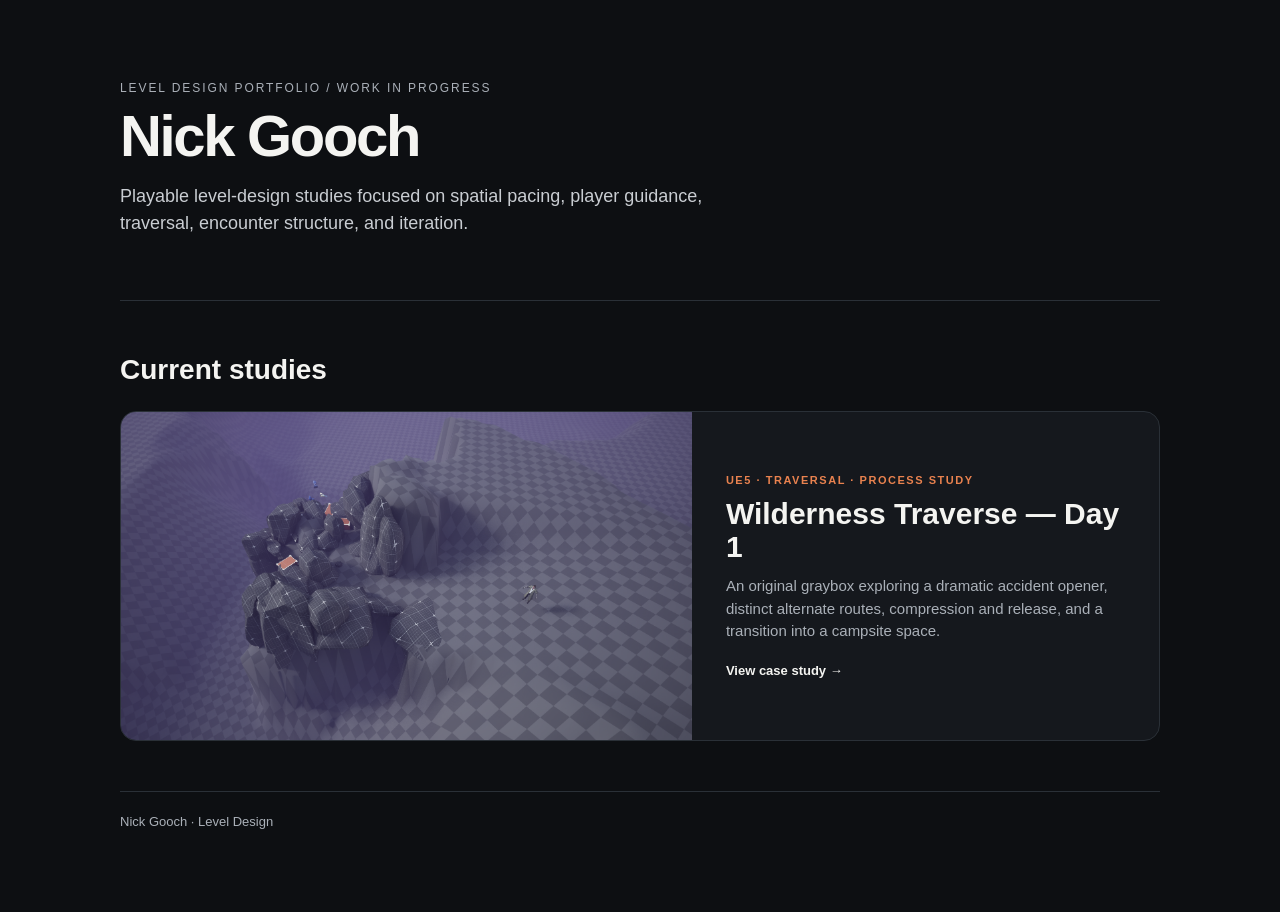
==== Nick-Gooch/index.html @ 03ed98ff "Use lossless PNG for portfolio hub" ====
<!doctype html><html lang="en"><head><meta charset="utf-8"><meta name="viewport" content="width=device-width,initial-scale=1"><title>Nick Gooch — Level Design</title><style>
:root{--bg:#0d0f12;--panel:#15181d;--text:#f4f4f1;--muted:#aab0b8;--line:#2a3037;--accent:#e9824f}*{box-sizing:border-box}body{margin:0;background:var(--bg);color:var(--text);font:15px/1.5 Inter,Segoe UI,Arial,sans-serif}.wrap{max-width:1100px;margin:auto;padding:44px 30px 80px}header{padding:35px 0 45px;border-bottom:1px solid var(--line)}.eyebrow{font-size:12px;text-transform:uppercase;letter-spacing:.16em;color:var(--muted)}h1{font-size:58px;line-height:1;letter-spacing:-.04em;margin:10px 0 18px}header p{max-width:650px;color:#c9cdd2;font-size:18px}h2{font-size:28px;margin:48px 0 20px}.card{display:grid;grid-template-columns:1.1fr .9fr;min-height:330px;border:1px solid var(--line);background:var(--panel);border-radius:16px;overflow:hidden;text-decoration:none;color:inherit}.card img{width:100%;height:100%;object-fit:cover}.copy{padding:34px;display:flex;flex-direction:column;justify-content:center}.tag{font-size:11px;letter-spacing:.14em;text-transform:uppercase;color:var(--accent);font-weight:700}h3{font-size:30px;line-height:1.08;margin:10px 0 12px}.copy p{color:var(--muted);margin:0 0 18px}.open{font-weight:700;font-size:13px}.foot{margin-top:50px;border-top:1px solid var(--line);padding-top:20px;color:var(--muted);font-size:13px}@media(max-width:720px){h1{font-size:45px}.card{grid-template-columns:1fr}.card img{height:240px}}
</style></head><body><div class="wrap"><header><div class="eyebrow">Level Design Portfolio / Work in Progress</div><h1>Nick Gooch</h1><p>Playable level-design studies focused on spatial pacing, player guidance, traversal, encounter structure, and iteration.</p></header><h2>Current studies</h2><a class="card" href="tests/wilderness-traverse-day-1.html"><img src="assets/05_macro_overview_original.png" alt="Wilderness traversal graybox in Unreal Engine"><div class="copy"><div class="tag">UE5 · Traversal · Process Study</div><h3>Wilderness Traverse — Day 1</h3><p>An original graybox exploring a dramatic accident opener, distinct alternate routes, compression and release, and a transition into a campsite space.</p><span class="open">View case study →</span></div></a><div class="foot">Nick Gooch · Level Design</div></div></body></html>
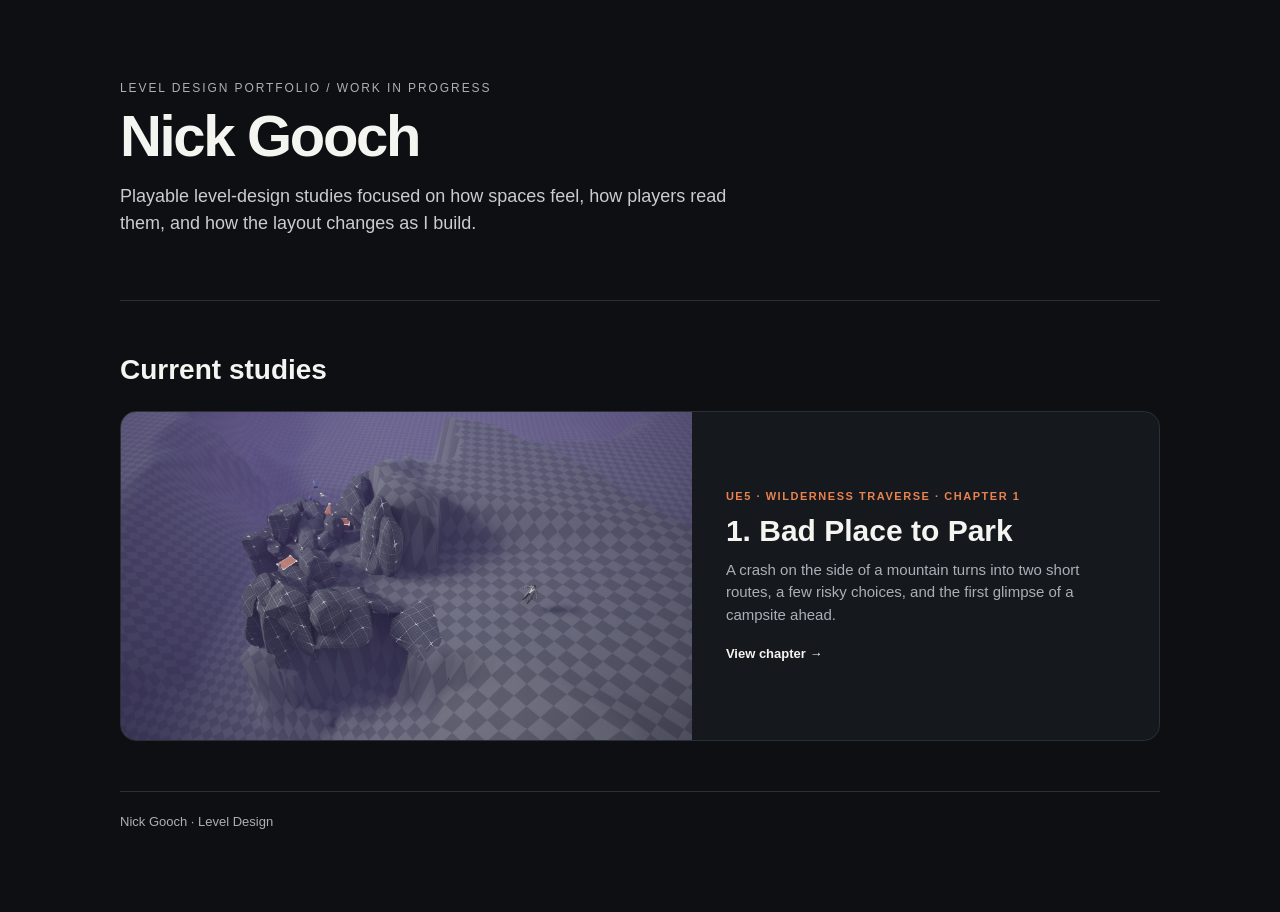
==== commit 39bd8c21: "Rename first portfolio chapter" ====
--- a/Nick-Gooch/index.html
+++ b/Nick-Gooch/index.html
@@ -1,3 +1,3 @@
 <!doctype html><html lang="en"><head><meta charset="utf-8"><meta name="viewport" content="width=device-width,initial-scale=1"><title>Nick Gooch — Level Design</title><style>
 :root{--bg:#0d0f12;--panel:#15181d;--text:#f4f4f1;--muted:#aab0b8;--line:#2a3037;--accent:#e9824f}*{box-sizing:border-box}body{margin:0;background:var(--bg);color:var(--text);font:15px/1.5 Inter,Segoe UI,Arial,sans-serif}.wrap{max-width:1100px;margin:auto;padding:44px 30px 80px}header{padding:35px 0 45px;border-bottom:1px solid var(--line)}.eyebrow{font-size:12px;text-transform:uppercase;letter-spacing:.16em;color:var(--muted)}h1{font-size:58px;line-height:1;letter-spacing:-.04em;margin:10px 0 18px}header p{max-width:650px;color:#c9cdd2;font-size:18px}h2{font-size:28px;margin:48px 0 20px}.card{display:grid;grid-template-columns:1.1fr .9fr;min-height:330px;border:1px solid var(--line);background:var(--panel);border-radius:16px;overflow:hidden;text-decoration:none;color:inherit}.card img{width:100%;height:100%;object-fit:cover}.copy{padding:34px;display:flex;flex-direction:column;justify-content:center}.tag{font-size:11px;letter-spacing:.14em;text-transform:uppercase;color:var(--accent);font-weight:700}h3{font-size:30px;line-height:1.08;margin:10px 0 12px}.copy p{color:var(--muted);margin:0 0 18px}.open{font-weight:700;font-size:13px}.foot{margin-top:50px;border-top:1px solid var(--line);padding-top:20px;color:var(--muted);font-size:13px}@media(max-width:720px){h1{font-size:45px}.card{grid-template-columns:1fr}.card img{height:240px}}
-</style></head><body><div class="wrap"><header><div class="eyebrow">Level Design Portfolio / Work in Progress</div><h1>Nick Gooch</h1><p>Playable level-design studies focused on spatial pacing, player guidance, traversal, encounter structure, and iteration.</p></header><h2>Current studies</h2><a class="card" href="tests/wilderness-traverse-day-1.html"><img src="assets/05_macro_overview_original.png" alt="Wilderness traversal graybox in Unreal Engine"><div class="copy"><div class="tag">UE5 · Traversal · Process Study</div><h3>Wilderness Traverse — Day 1</h3><p>An original graybox exploring a dramatic accident opener, distinct alternate routes, compression and release, and a transition into a campsite space.</p><span class="open">View case study →</span></div></a><div class="foot">Nick Gooch · Level Design</div></div></body></html>
+</style></head><body><div class="wrap"><header><div class="eyebrow">Level Design Portfolio / Work in Progress</div><h1>Nick Gooch</h1><p>Playable level-design studies focused on how spaces feel, how players read them, and how the layout changes as I build.</p></header><h2>Current studies</h2><a class="card" href="tests/wilderness-traverse-day-1.html"><img src="assets/05_macro_overview_original.png" alt="Wilderness traversal graybox in Unreal Engine"><div class="copy"><div class="tag">UE5 · Wilderness Traverse · Chapter 1</div><h3>1. Bad Place to Park</h3><p>A crash on the side of a mountain turns into two short routes, a few risky choices, and the first glimpse of a campsite ahead.</p><span class="open">View chapter →</span></div></a><div class="foot">Nick Gooch · Level Design</div></div></body></html>
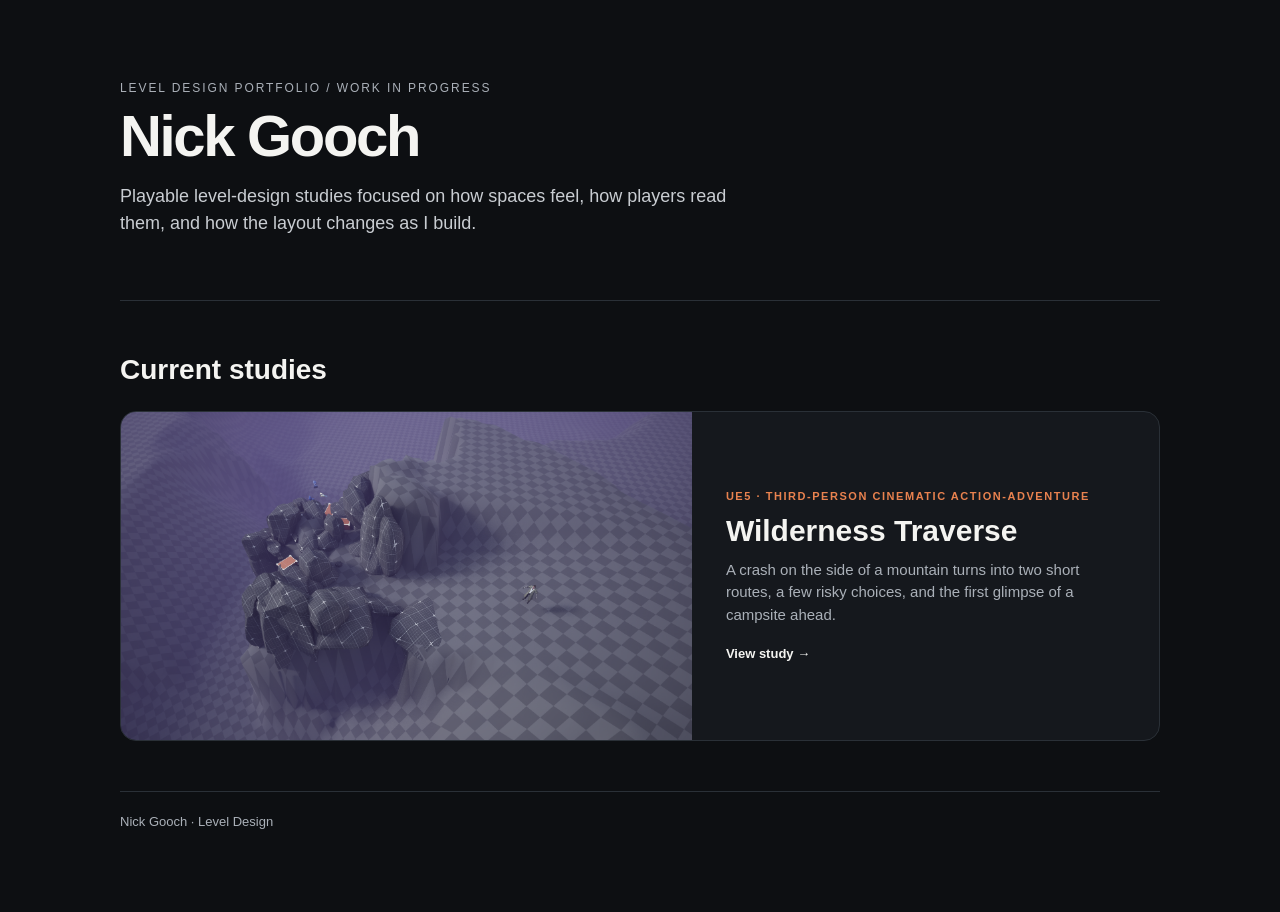
==== commit f766482b: "Remove chapter framing from portfolio hub" ====
--- a/Nick-Gooch/index.html
+++ b/Nick-Gooch/index.html
@@ -1,3 +1,3 @@
 <!doctype html><html lang="en"><head><meta charset="utf-8"><meta name="viewport" content="width=device-width,initial-scale=1"><title>Nick Gooch — Level Design</title><style>
 :root{--bg:#0d0f12;--panel:#15181d;--text:#f4f4f1;--muted:#aab0b8;--line:#2a3037;--accent:#e9824f}*{box-sizing:border-box}body{margin:0;background:var(--bg);color:var(--text);font:15px/1.5 Inter,Segoe UI,Arial,sans-serif}.wrap{max-width:1100px;margin:auto;padding:44px 30px 80px}header{padding:35px 0 45px;border-bottom:1px solid var(--line)}.eyebrow{font-size:12px;text-transform:uppercase;letter-spacing:.16em;color:var(--muted)}h1{font-size:58px;line-height:1;letter-spacing:-.04em;margin:10px 0 18px}header p{max-width:650px;color:#c9cdd2;font-size:18px}h2{font-size:28px;margin:48px 0 20px}.card{display:grid;grid-template-columns:1.1fr .9fr;min-height:330px;border:1px solid var(--line);background:var(--panel);border-radius:16px;overflow:hidden;text-decoration:none;color:inherit}.card img{width:100%;height:100%;object-fit:cover}.copy{padding:34px;display:flex;flex-direction:column;justify-content:center}.tag{font-size:11px;letter-spacing:.14em;text-transform:uppercase;color:var(--accent);font-weight:700}h3{font-size:30px;line-height:1.08;margin:10px 0 12px}.copy p{color:var(--muted);margin:0 0 18px}.open{font-weight:700;font-size:13px}.foot{margin-top:50px;border-top:1px solid var(--line);padding-top:20px;color:var(--muted);font-size:13px}@media(max-width:720px){h1{font-size:45px}.card{grid-template-columns:1fr}.card img{height:240px}}
-</style></head><body><div class="wrap"><header><div class="eyebrow">Level Design Portfolio / Work in Progress</div><h1>Nick Gooch</h1><p>Playable level-design studies focused on how spaces feel, how players read them, and how the layout changes as I build.</p></header><h2>Current studies</h2><a class="card" href="tests/wilderness-traverse-day-1.html"><img src="assets/05_macro_overview_original.png" alt="Wilderness traversal graybox in Unreal Engine"><div class="copy"><div class="tag">UE5 · Wilderness Traverse · Chapter 1</div><h3>1. Bad Place to Park</h3><p>A crash on the side of a mountain turns into two short routes, a few risky choices, and the first glimpse of a campsite ahead.</p><span class="open">View chapter →</span></div></a><div class="foot">Nick Gooch · Level Design</div></div></body></html>
+</style></head><body><div class="wrap"><header><div class="eyebrow">Level Design Portfolio / Work in Progress</div><h1>Nick Gooch</h1><p>Playable level-design studies focused on how spaces feel, how players read them, and how the layout changes as I build.</p></header><h2>Current studies</h2><a class="card" href="tests/wilderness-traverse-day-1.html"><img src="assets/05_macro_overview_original.png" alt="Wilderness traversal graybox in Unreal Engine"><div class="copy"><div class="tag">UE5 · Third-Person Cinematic Action-Adventure</div><h3>Wilderness Traverse</h3><p>A crash on the side of a mountain turns into two short routes, a few risky choices, and the first glimpse of a campsite ahead.</p><span class="open">View study →</span></div></a><div class="foot">Nick Gooch · Level Design</div></div></body></html>
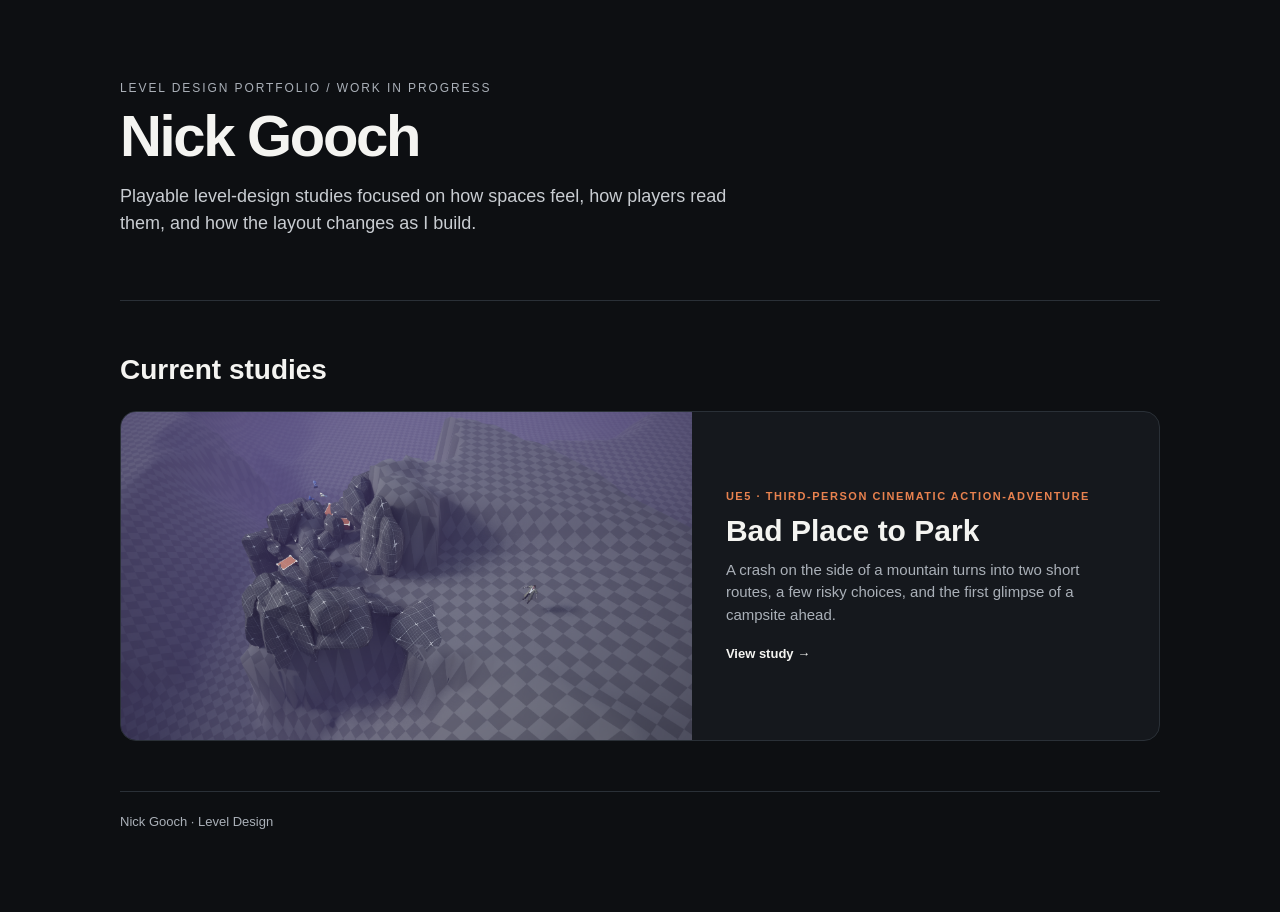
==== commit 252578ae: "Rename portfolio study to Bad Place to Park" ====
--- a/Nick-Gooch/index.html
+++ b/Nick-Gooch/index.html
@@ -1,3 +1,3 @@
 <!doctype html><html lang="en"><head><meta charset="utf-8"><meta name="viewport" content="width=device-width,initial-scale=1"><title>Nick Gooch — Level Design</title><style>
 :root{--bg:#0d0f12;--panel:#15181d;--text:#f4f4f1;--muted:#aab0b8;--line:#2a3037;--accent:#e9824f}*{box-sizing:border-box}body{margin:0;background:var(--bg);color:var(--text);font:15px/1.5 Inter,Segoe UI,Arial,sans-serif}.wrap{max-width:1100px;margin:auto;padding:44px 30px 80px}header{padding:35px 0 45px;border-bottom:1px solid var(--line)}.eyebrow{font-size:12px;text-transform:uppercase;letter-spacing:.16em;color:var(--muted)}h1{font-size:58px;line-height:1;letter-spacing:-.04em;margin:10px 0 18px}header p{max-width:650px;color:#c9cdd2;font-size:18px}h2{font-size:28px;margin:48px 0 20px}.card{display:grid;grid-template-columns:1.1fr .9fr;min-height:330px;border:1px solid var(--line);background:var(--panel);border-radius:16px;overflow:hidden;text-decoration:none;color:inherit}.card img{width:100%;height:100%;object-fit:cover}.copy{padding:34px;display:flex;flex-direction:column;justify-content:center}.tag{font-size:11px;letter-spacing:.14em;text-transform:uppercase;color:var(--accent);font-weight:700}h3{font-size:30px;line-height:1.08;margin:10px 0 12px}.copy p{color:var(--muted);margin:0 0 18px}.open{font-weight:700;font-size:13px}.foot{margin-top:50px;border-top:1px solid var(--line);padding-top:20px;color:var(--muted);font-size:13px}@media(max-width:720px){h1{font-size:45px}.card{grid-template-columns:1fr}.card img{height:240px}}
-</style></head><body><div class="wrap"><header><div class="eyebrow">Level Design Portfolio / Work in Progress</div><h1>Nick Gooch</h1><p>Playable level-design studies focused on how spaces feel, how players read them, and how the layout changes as I build.</p></header><h2>Current studies</h2><a class="card" href="tests/wilderness-traverse-day-1.html"><img src="assets/05_macro_overview_original.png" alt="Wilderness traversal graybox in Unreal Engine"><div class="copy"><div class="tag">UE5 · Third-Person Cinematic Action-Adventure</div><h3>Wilderness Traverse</h3><p>A crash on the side of a mountain turns into two short routes, a few risky choices, and the first glimpse of a campsite ahead.</p><span class="open">View study →</span></div></a><div class="foot">Nick Gooch · Level Design</div></div></body></html>+</style></head><body><div class="wrap"><header><div class="eyebrow">Level Design Portfolio / Work in Progress</div><h1>Nick Gooch</h1><p>Playable level-design studies focused on how spaces feel, how players read them, and how the layout changes as I build.</p></header><h2>Current studies</h2><a class="card" href="tests/wilderness-traverse-day-1.html"><img src="assets/05_macro_overview_original.png" alt="Wilderness traversal graybox in Unreal Engine"><div class="copy"><div class="tag">UE5 · Third-Person Cinematic Action-Adventure</div><h3>Bad Place to Park</h3><p>A crash on the side of a mountain turns into two short routes, a few risky choices, and the first glimpse of a campsite ahead.</p><span class="open">View study →</span></div></a><div class="foot">Nick Gooch · Level Design</div></div></body></html>
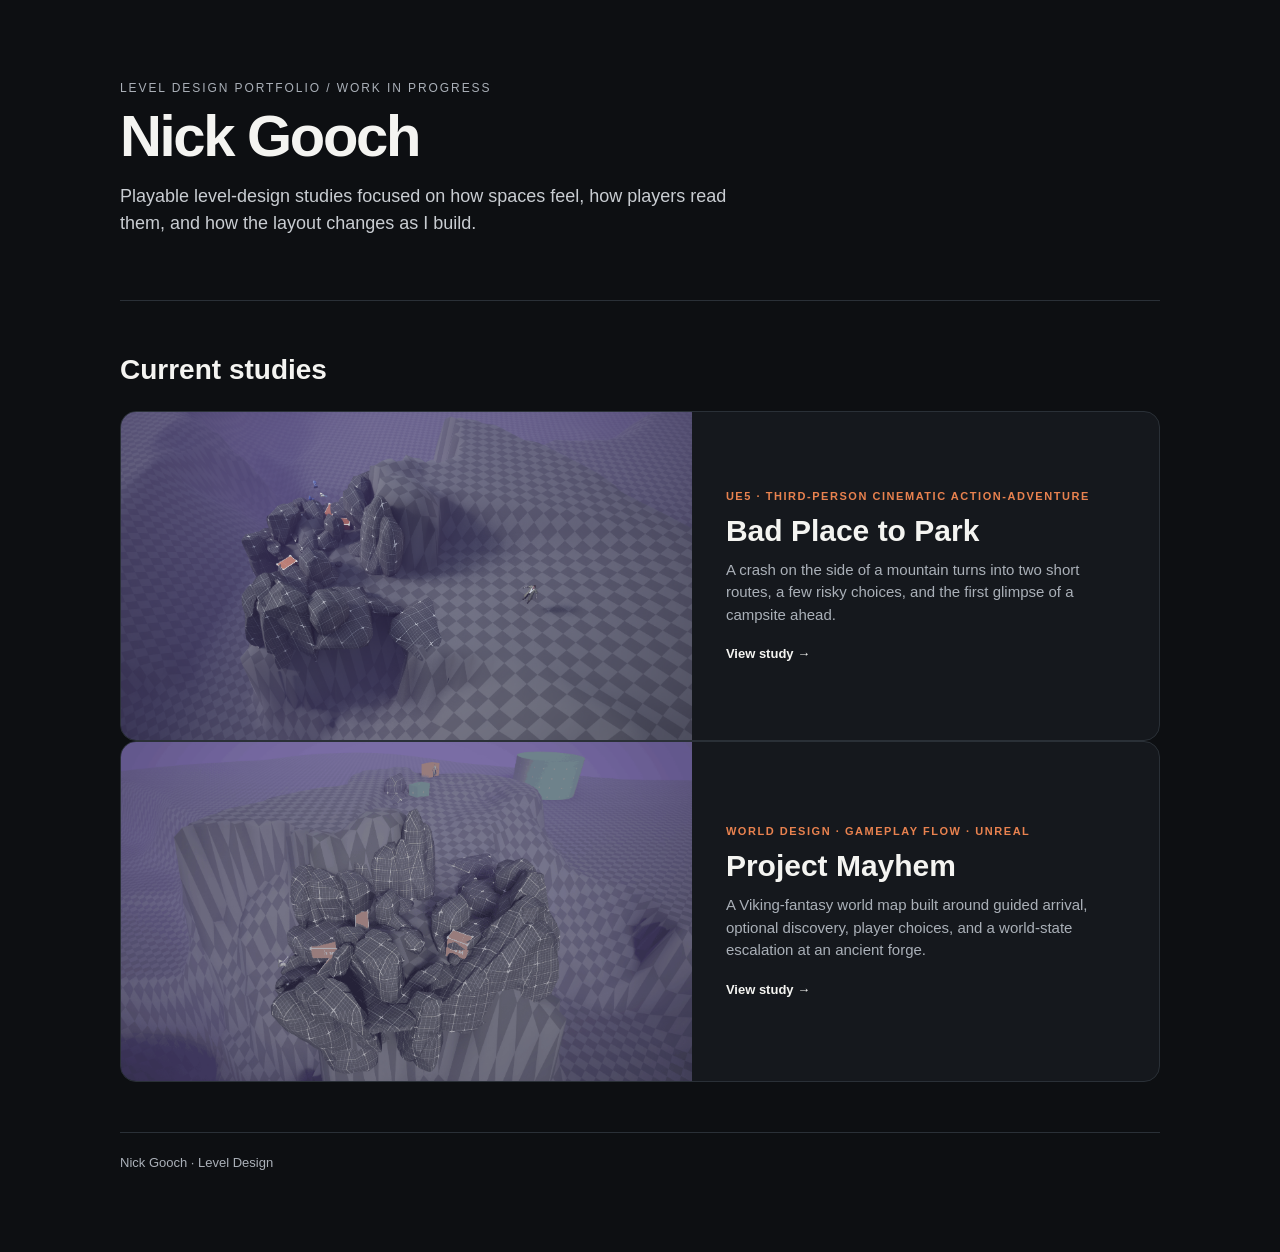
==== commit 5f41f5b0: "Add Project Mayhem to portfolio" ====
--- a/Nick-Gooch/index.html
+++ b/Nick-Gooch/index.html
@@ -1,3 +1,3 @@
 <!doctype html><html lang="en"><head><meta charset="utf-8"><meta name="viewport" content="width=device-width,initial-scale=1"><title>Nick Gooch — Level Design</title><style>
 :root{--bg:#0d0f12;--panel:#15181d;--text:#f4f4f1;--muted:#aab0b8;--line:#2a3037;--accent:#e9824f}*{box-sizing:border-box}body{margin:0;background:var(--bg);color:var(--text);font:15px/1.5 Inter,Segoe UI,Arial,sans-serif}.wrap{max-width:1100px;margin:auto;padding:44px 30px 80px}header{padding:35px 0 45px;border-bottom:1px solid var(--line)}.eyebrow{font-size:12px;text-transform:uppercase;letter-spacing:.16em;color:var(--muted)}h1{font-size:58px;line-height:1;letter-spacing:-.04em;margin:10px 0 18px}header p{max-width:650px;color:#c9cdd2;font-size:18px}h2{font-size:28px;margin:48px 0 20px}.card{display:grid;grid-template-columns:1.1fr .9fr;min-height:330px;border:1px solid var(--line);background:var(--panel);border-radius:16px;overflow:hidden;text-decoration:none;color:inherit}.card img{width:100%;height:100%;object-fit:cover}.copy{padding:34px;display:flex;flex-direction:column;justify-content:center}.tag{font-size:11px;letter-spacing:.14em;text-transform:uppercase;color:var(--accent);font-weight:700}h3{font-size:30px;line-height:1.08;margin:10px 0 12px}.copy p{color:var(--muted);margin:0 0 18px}.open{font-weight:700;font-size:13px}.foot{margin-top:50px;border-top:1px solid var(--line);padding-top:20px;color:var(--muted);font-size:13px}@media(max-width:720px){h1{font-size:45px}.card{grid-template-columns:1fr}.card img{height:240px}}
-</style></head><body><div class="wrap"><header><div class="eyebrow">Level Design Portfolio / Work in Progress</div><h1>Nick Gooch</h1><p>Playable level-design studies focused on how spaces feel, how players read them, and how the layout changes as I build.</p></header><h2>Current studies</h2><a class="card" href="tests/wilderness-traverse-day-1.html"><img src="assets/05_macro_overview_original.png" alt="Wilderness traversal graybox in Unreal Engine"><div class="copy"><div class="tag">UE5 · Third-Person Cinematic Action-Adventure</div><h3>Bad Place to Park</h3><p>A crash on the side of a mountain turns into two short routes, a few risky choices, and the first glimpse of a campsite ahead.</p><span class="open">View study →</span></div></a><div class="foot">Nick Gooch · Level Design</div></div></body></html>+</style></head><body><div class="wrap"><header><div class="eyebrow">Level Design Portfolio / Work in Progress</div><h1>Nick Gooch</h1><p>Playable level-design studies focused on how spaces feel, how players read them, and how the layout changes as I build.</p></header><h2>Current studies</h2><a class="card" href="tests/wilderness-traverse-day-1.html"><img src="assets/05_macro_overview_original.png" alt="Wilderness traversal graybox in Unreal Engine"><div class="copy"><div class="tag">UE5 · Third-Person Cinematic Action-Adventure</div><h3>Bad Place to Park</h3><p>A crash on the side of a mountain turns into two short routes, a few risky choices, and the first glimpse of a campsite ahead.</p><span class="open">View study →</span></div></a><a class="card" href="tests/project-mayhem.html"><img src="assets/06_current_footprint.png" alt="Project Mayhem world design study"><div class="copy"><div class="tag">WORLD DESIGN · GAMEPLAY FLOW · UNREAL</div><h3>Project Mayhem</h3><p>A Viking-fantasy world map built around guided arrival, optional discovery, player choices, and a world-state escalation at an ancient forge.</p><span class="open">View study →</span></div></a><div class="foot">Nick Gooch · Level Design</div></div></body></html>
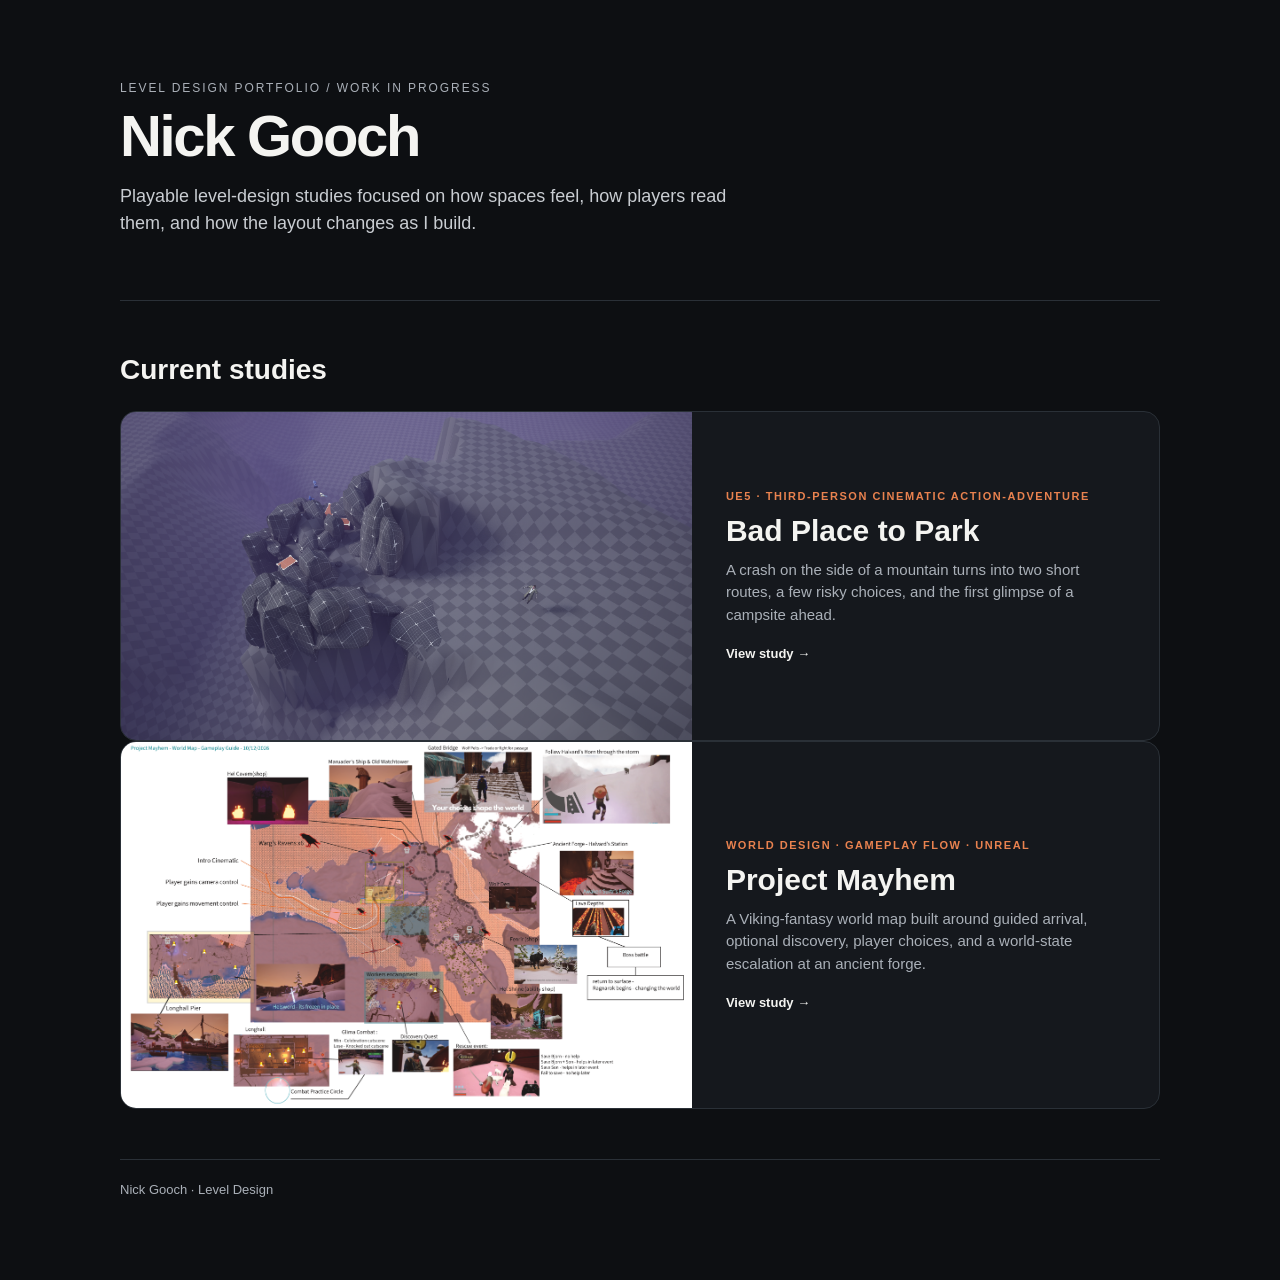
==== commit 55c1e899: "Update Project Mayhem portfolio image" ====
--- a/Nick-Gooch/index.html
+++ b/Nick-Gooch/index.html
@@ -1,3 +1,3 @@
 <!doctype html><html lang="en"><head><meta charset="utf-8"><meta name="viewport" content="width=device-width,initial-scale=1"><title>Nick Gooch — Level Design</title><style>
 :root{--bg:#0d0f12;--panel:#15181d;--text:#f4f4f1;--muted:#aab0b8;--line:#2a3037;--accent:#e9824f}*{box-sizing:border-box}body{margin:0;background:var(--bg);color:var(--text);font:15px/1.5 Inter,Segoe UI,Arial,sans-serif}.wrap{max-width:1100px;margin:auto;padding:44px 30px 80px}header{padding:35px 0 45px;border-bottom:1px solid var(--line)}.eyebrow{font-size:12px;text-transform:uppercase;letter-spacing:.16em;color:var(--muted)}h1{font-size:58px;line-height:1;letter-spacing:-.04em;margin:10px 0 18px}header p{max-width:650px;color:#c9cdd2;font-size:18px}h2{font-size:28px;margin:48px 0 20px}.card{display:grid;grid-template-columns:1.1fr .9fr;min-height:330px;border:1px solid var(--line);background:var(--panel);border-radius:16px;overflow:hidden;text-decoration:none;color:inherit}.card img{width:100%;height:100%;object-fit:cover}.copy{padding:34px;display:flex;flex-direction:column;justify-content:center}.tag{font-size:11px;letter-spacing:.14em;text-transform:uppercase;color:var(--accent);font-weight:700}h3{font-size:30px;line-height:1.08;margin:10px 0 12px}.copy p{color:var(--muted);margin:0 0 18px}.open{font-weight:700;font-size:13px}.foot{margin-top:50px;border-top:1px solid var(--line);padding-top:20px;color:var(--muted);font-size:13px}@media(max-width:720px){h1{font-size:45px}.card{grid-template-columns:1fr}.card img{height:240px}}
-</style></head><body><div class="wrap"><header><div class="eyebrow">Level Design Portfolio / Work in Progress</div><h1>Nick Gooch</h1><p>Playable level-design studies focused on how spaces feel, how players read them, and how the layout changes as I build.</p></header><h2>Current studies</h2><a class="card" href="tests/wilderness-traverse-day-1.html"><img src="assets/05_macro_overview_original.png" alt="Wilderness traversal graybox in Unreal Engine"><div class="copy"><div class="tag">UE5 · Third-Person Cinematic Action-Adventure</div><h3>Bad Place to Park</h3><p>A crash on the side of a mountain turns into two short routes, a few risky choices, and the first glimpse of a campsite ahead.</p><span class="open">View study →</span></div></a><a class="card" href="tests/project-mayhem.html"><img src="assets/06_current_footprint.png" alt="Project Mayhem world design study"><div class="copy"><div class="tag">WORLD DESIGN · GAMEPLAY FLOW · UNREAL</div><h3>Project Mayhem</h3><p>A Viking-fantasy world map built around guided arrival, optional discovery, player choices, and a world-state escalation at an ancient forge.</p><span class="open">View study →</span></div></a><div class="foot">Nick Gooch · Level Design</div></div></body></html>+</style></head><body><div class="wrap"><header><div class="eyebrow">Level Design Portfolio / Work in Progress</div><h1>Nick Gooch</h1><p>Playable level-design studies focused on how spaces feel, how players read them, and how the layout changes as I build.</p></header><h2>Current studies</h2><a class="card" href="tests/wilderness-traverse-day-1.html"><img src="assets/05_macro_overview_original.png" alt="Wilderness traversal graybox in Unreal Engine"><div class="copy"><div class="tag">UE5 · Third-Person Cinematic Action-Adventure</div><h3>Bad Place to Park</h3><p>A crash on the side of a mountain turns into two short routes, a few risky choices, and the first glimpse of a campsite ahead.</p><span class="open">View study →</span></div></a><a class="card" href="tests/project-mayhem.html"><img src="assets/ProjectMayhem_GameplayGuide_10_2026.png" alt="Project Mayhem world design study"><div class="copy"><div class="tag">WORLD DESIGN · GAMEPLAY FLOW · UNREAL</div><h3>Project Mayhem</h3><p>A Viking-fantasy world map built around guided arrival, optional discovery, player choices, and a world-state escalation at an ancient forge.</p><span class="open">View study →</span></div></a><div class="foot">Nick Gooch · Level Design</div></div></body></html>
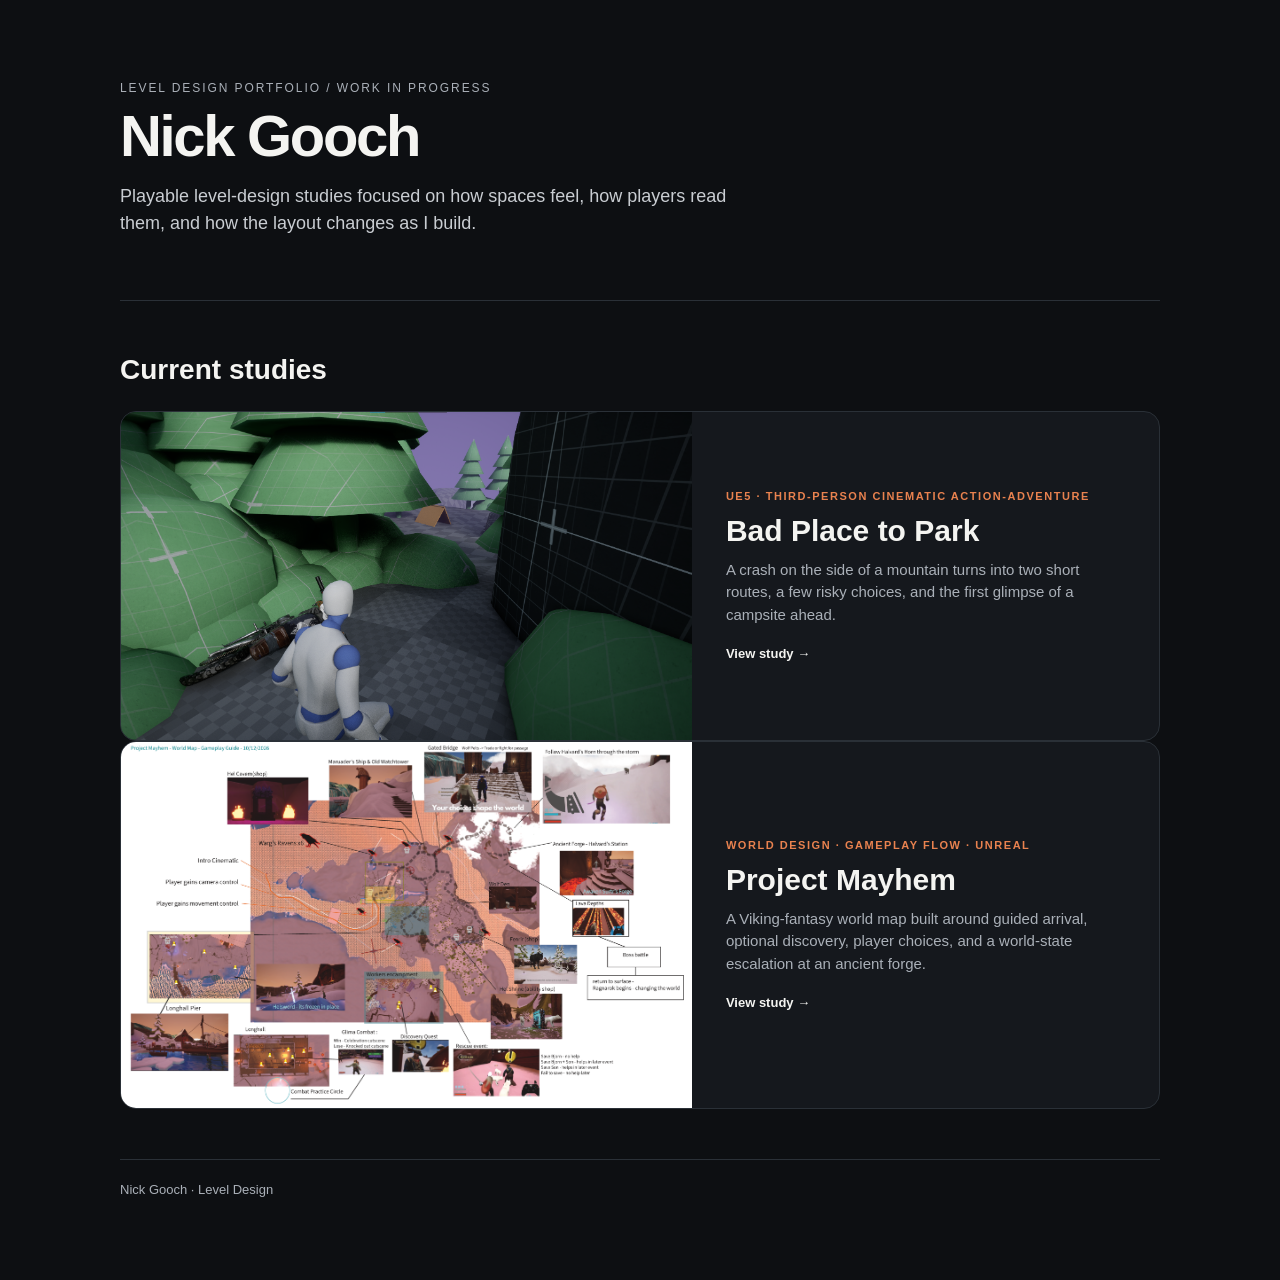
==== commit 73027c0d: "Update Bad Place to Park portfolio image" ====
--- a/Nick-Gooch/index.html
+++ b/Nick-Gooch/index.html
@@ -1,3 +1,3 @@
-<!doctype html><html lang="en"><head><meta charset="utf-8"><meta name="viewport" content="width=device-width,initial-scale=1"><title>Nick Gooch — Level Design</title><style>
+<!doctype html><html lang="en"><head><meta charset="utf-8"><meta name="viewport" content="width=device-width,initial-scale=1"><title>Nick Gooch - Level Design</title><style>
 :root{--bg:#0d0f12;--panel:#15181d;--text:#f4f4f1;--muted:#aab0b8;--line:#2a3037;--accent:#e9824f}*{box-sizing:border-box}body{margin:0;background:var(--bg);color:var(--text);font:15px/1.5 Inter,Segoe UI,Arial,sans-serif}.wrap{max-width:1100px;margin:auto;padding:44px 30px 80px}header{padding:35px 0 45px;border-bottom:1px solid var(--line)}.eyebrow{font-size:12px;text-transform:uppercase;letter-spacing:.16em;color:var(--muted)}h1{font-size:58px;line-height:1;letter-spacing:-.04em;margin:10px 0 18px}header p{max-width:650px;color:#c9cdd2;font-size:18px}h2{font-size:28px;margin:48px 0 20px}.card{display:grid;grid-template-columns:1.1fr .9fr;min-height:330px;border:1px solid var(--line);background:var(--panel);border-radius:16px;overflow:hidden;text-decoration:none;color:inherit}.card img{width:100%;height:100%;object-fit:cover}.copy{padding:34px;display:flex;flex-direction:column;justify-content:center}.tag{font-size:11px;letter-spacing:.14em;text-transform:uppercase;color:var(--accent);font-weight:700}h3{font-size:30px;line-height:1.08;margin:10px 0 12px}.copy p{color:var(--muted);margin:0 0 18px}.open{font-weight:700;font-size:13px}.foot{margin-top:50px;border-top:1px solid var(--line);padding-top:20px;color:var(--muted);font-size:13px}@media(max-width:720px){h1{font-size:45px}.card{grid-template-columns:1fr}.card img{height:240px}}
-</style></head><body><div class="wrap"><header><div class="eyebrow">Level Design Portfolio / Work in Progress</div><h1>Nick Gooch</h1><p>Playable level-design studies focused on how spaces feel, how players read them, and how the layout changes as I build.</p></header><h2>Current studies</h2><a class="card" href="tests/wilderness-traverse-day-1.html"><img src="assets/05_macro_overview_original.png" alt="Wilderness traversal graybox in Unreal Engine"><div class="copy"><div class="tag">UE5 · Third-Person Cinematic Action-Adventure</div><h3>Bad Place to Park</h3><p>A crash on the side of a mountain turns into two short routes, a few risky choices, and the first glimpse of a campsite ahead.</p><span class="open">View study →</span></div></a><a class="card" href="tests/project-mayhem.html"><img src="assets/ProjectMayhem_GameplayGuide_10_2026.png" alt="Project Mayhem world design study"><div class="copy"><div class="tag">WORLD DESIGN · GAMEPLAY FLOW · UNREAL</div><h3>Project Mayhem</h3><p>A Viking-fantasy world map built around guided arrival, optional discovery, player choices, and a world-state escalation at an ancient forge.</p><span class="open">View study →</span></div></a><div class="foot">Nick Gooch · Level Design</div></div></body></html>+</style></head><body><div class="wrap"><header><div class="eyebrow">Level Design Portfolio / Work in Progress</div><h1>Nick Gooch</h1><p>Playable level-design studies focused on how spaces feel, how players read them, and how the layout changes as I build.</p></header><h2>Current studies</h2><a class="card" href="tests/wilderness-traverse-day-1.html"><img src="assets/10_hidden_motorcycle_story.png" alt="Motorcycle story moment in the Wilderness traversal study"><div class="copy"><div class="tag">UE5 · Third-Person Cinematic Action-Adventure</div><h3>Bad Place to Park</h3><p>A crash on the side of a mountain turns into two short routes, a few risky choices, and the first glimpse of a campsite ahead.</p><span class="open">View study →</span></div></a><a class="card" href="tests/project-mayhem.html"><img src="assets/ProjectMayhem_GameplayGuide_10_2026.png" alt="Project Mayhem world design study"><div class="copy"><div class="tag">WORLD DESIGN · GAMEPLAY FLOW · UNREAL</div><h3>Project Mayhem</h3><p>A Viking-fantasy world map built around guided arrival, optional discovery, player choices, and a world-state escalation at an ancient forge.</p><span class="open">View study →</span></div></a><div class="foot">Nick Gooch · Level Design</div></div></body></html>
